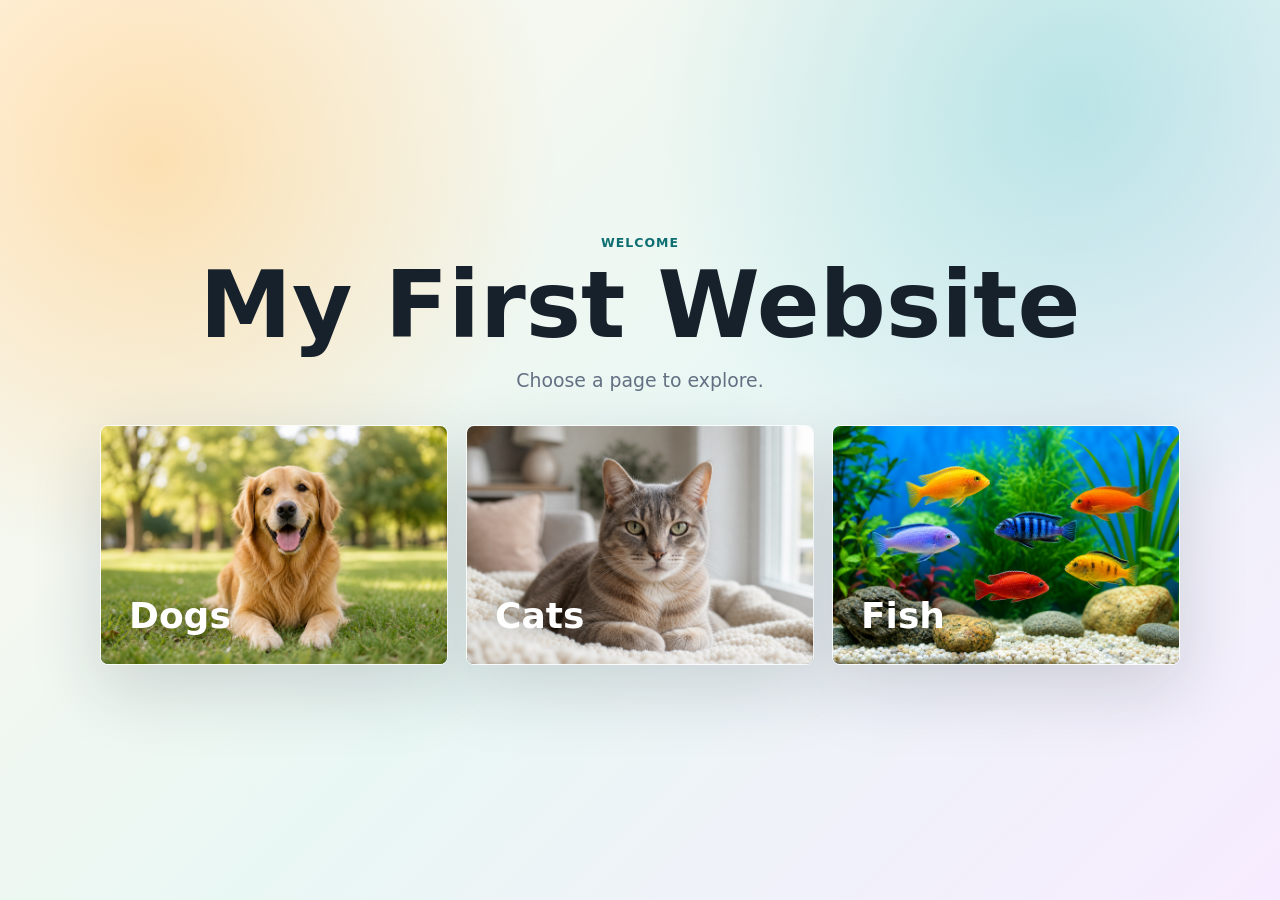
==== index.html @ d8082d19 "Add files via upload" ====
<!doctype html>
<html lang="en">
  <head>
    <meta charset="utf-8">
    <meta name="viewport" content="width=device-width, initial-scale=1">
    <title>My First Website</title>
    <link rel="stylesheet" href="styles.css">
  </head>
  <body>
    <main class="home-shell">
      <section class="hero" aria-labelledby="site-title">
        <p class="eyebrow">Welcome</p>
        <h1 id="site-title">My First Website</h1>
        <p class="intro">Choose a page to explore.</p>

        <nav class="button-grid" aria-label="Main pages">
          <a class="tile dogs" href="dogs.html">
            <img class="tile-photo" src="assets/dog.png" alt="">
            <span class="tile-title">Dogs</span>
          </a>
          <a class="tile cats" href="cats.html">
            <img class="tile-photo" src="assets/cat.png" alt="">
            <span class="tile-title">Cats</span>
          </a>
          <a class="tile fish" href="fish.html">
            <img class="tile-photo" src="assets/fish.png" alt="">
            <span class="tile-title">Fish</span>
          </a>
        </nav>
      </section>
    </main>
  </body>
</html>
---- styles.css ----
:root {
  color-scheme: light;
  --ink: #17212b;
  --muted: #637083;
  --paper: #fffdf9;
  --line: rgba(23, 33, 43, 0.12);
  --shadow: 0 24px 70px rgba(23, 33, 43, 0.16);
}

* {
  box-sizing: border-box;
}

body {
  min-height: 100vh;
  margin: 0;
  font-family: Inter, ui-sans-serif, system-ui, -apple-system, BlinkMacSystemFont, "Segoe UI", sans-serif;
  color: var(--ink);
  background:
    radial-gradient(circle at 12% 18%, rgba(255, 204, 128, 0.55), transparent 30%),
    radial-gradient(circle at 84% 12%, rgba(119, 201, 212, 0.42), transparent 32%),
    linear-gradient(135deg, #fff8ec 0%, #e9f7f4 52%, #f7ecff 100%);
}

a {
  color: inherit;
}

.home-shell,
.page-shell {
  width: min(1080px, calc(100% - 32px));
  min-height: 100vh;
  margin: 0 auto;
  display: grid;
  place-items: center;
  padding: 48px 0;
}

.hero {
  width: 100%;
  text-align: center;
}

.eyebrow {
  margin: 0 0 10px;
  color: #0d6f72;
  font-size: 0.78rem;
  font-weight: 800;
  letter-spacing: 0.08em;
  text-transform: uppercase;
}

h1 {
  margin: 0;
  font-size: clamp(2.5rem, 8vw, 5.8rem);
  line-height: 0.98;
}

.intro {
  margin: 18px auto 34px;
  max-width: 520px;
  color: var(--muted);
  font-size: 1.18rem;
}

.button-grid {
  display: grid;
  grid-template-columns: repeat(3, minmax(0, 1fr));
  gap: 18px;
}

.tile {
  min-height: 240px;
  padding: 28px;
  border: 1px solid rgba(255, 255, 255, 0.74);
  border-radius: 8px;
  display: grid;
  align-content: end;
  justify-items: start;
  overflow: hidden;
  position: relative;
  text-align: left;
  text-decoration: none;
  box-shadow: var(--shadow);
  transition: transform 180ms ease, box-shadow 180ms ease;
}

.tile::before {
  content: "";
  position: absolute;
  inset: 0;
  z-index: 1;
  background: linear-gradient(180deg, rgba(23, 33, 43, 0.08), rgba(23, 33, 43, 0.72));
}

.tile:hover,
.tile:focus-visible {
  transform: translateY(-5px);
  box-shadow: 0 30px 80px rgba(23, 33, 43, 0.22);
}

.tile:focus-visible,
.back-link:focus-visible,
.nav-links a:focus-visible,
.brand:focus-visible {
  outline: 3px solid rgba(13, 111, 114, 0.45);
  outline-offset: 4px;
}

.tile-photo,
.tile-title {
  position: relative;
  z-index: 2;
}

.tile-photo {
  position: absolute;
  inset: 0;
  width: 100%;
  height: 100%;
  object-fit: cover;
  transition: transform 220ms ease;
}

.tile:hover .tile-photo,
.tile:focus-visible .tile-photo {
  transform: scale(1.06);
}

.tile-title {
  color: white;
  font-size: 2.25rem;
  font-weight: 900;
  text-shadow: 0 2px 20px rgba(0, 0, 0, 0.36);
}

.topbar {
  width: min(1080px, calc(100% - 32px));
  margin: 0 auto;
  padding: 22px 0;
  display: flex;
  align-items: center;
  justify-content: space-between;
  gap: 16px;
}

.brand {
  font-weight: 900;
  text-decoration: none;
}

.nav-links {
  display: flex;
  gap: 8px;
  flex-wrap: wrap;
  justify-content: flex-end;
}

.nav-links a,
.back-link {
  border: 1px solid var(--line);
  border-radius: 8px;
  background: rgba(255, 255, 255, 0.68);
  color: var(--ink);
  font-weight: 800;
  text-decoration: none;
}

.nav-links a {
  padding: 10px 13px;
  font-size: 0.94rem;
}

.nav-links a[aria-current="page"] {
  background: var(--ink);
  color: white;
}

.animal-panel {
  width: min(980px, 100%);
  border: 1px solid rgba(255, 255, 255, 0.75);
  border-radius: 8px;
  background: rgba(255, 255, 255, 0.72);
  box-shadow: var(--shadow);
  display: grid;
  grid-template-columns: minmax(280px, 0.9fr) 1fr;
  gap: clamp(24px, 4vw, 44px);
  overflow: hidden;
}

.animal-panel h1 {
  font-size: clamp(3rem, 11vw, 6.5rem);
}

.animal-panel p:not(.eyebrow) {
  margin: 22px 0 30px;
  max-width: 560px;
  color: var(--muted);
  font-size: clamp(1.05rem, 2.6vw, 1.35rem);
  line-height: 1.7;
}

.back-link {
  display: inline-flex;
  padding: 13px 18px;
}

.animal-photo {
  width: 100%;
  height: 100%;
  min-height: 420px;
  object-fit: cover;
}

.animal-copy {
  padding: clamp(30px, 6vw, 64px) clamp(28px, 5vw, 58px) clamp(34px, 6vw, 64px) 0;
  align-self: center;
}

.dogs-panel {
  border-top: 8px solid #f96f5d;
}

.cats-panel {
  border-top: 8px solid #8f7bff;
}

.fish-panel {
  border-top: 8px solid #45c5d1;
}

@media (max-width: 760px) {
  .home-shell,
  .page-shell {
    width: min(100% - 24px, 560px);
    padding: 28px 0;
  }

  .button-grid {
    grid-template-columns: 1fr;
  }

  .tile {
    min-height: 150px;
  }

  .topbar {
    width: min(100% - 24px, 560px);
    align-items: flex-start;
    flex-direction: column;
  }

  .nav-links {
    justify-content: flex-start;
  }

  .animal-panel {
    grid-template-columns: 1fr;
  }

  .animal-photo {
    min-height: 240px;
    aspect-ratio: 16 / 10;
  }

  .animal-copy {
    padding: 0 24px 30px;
  }
}
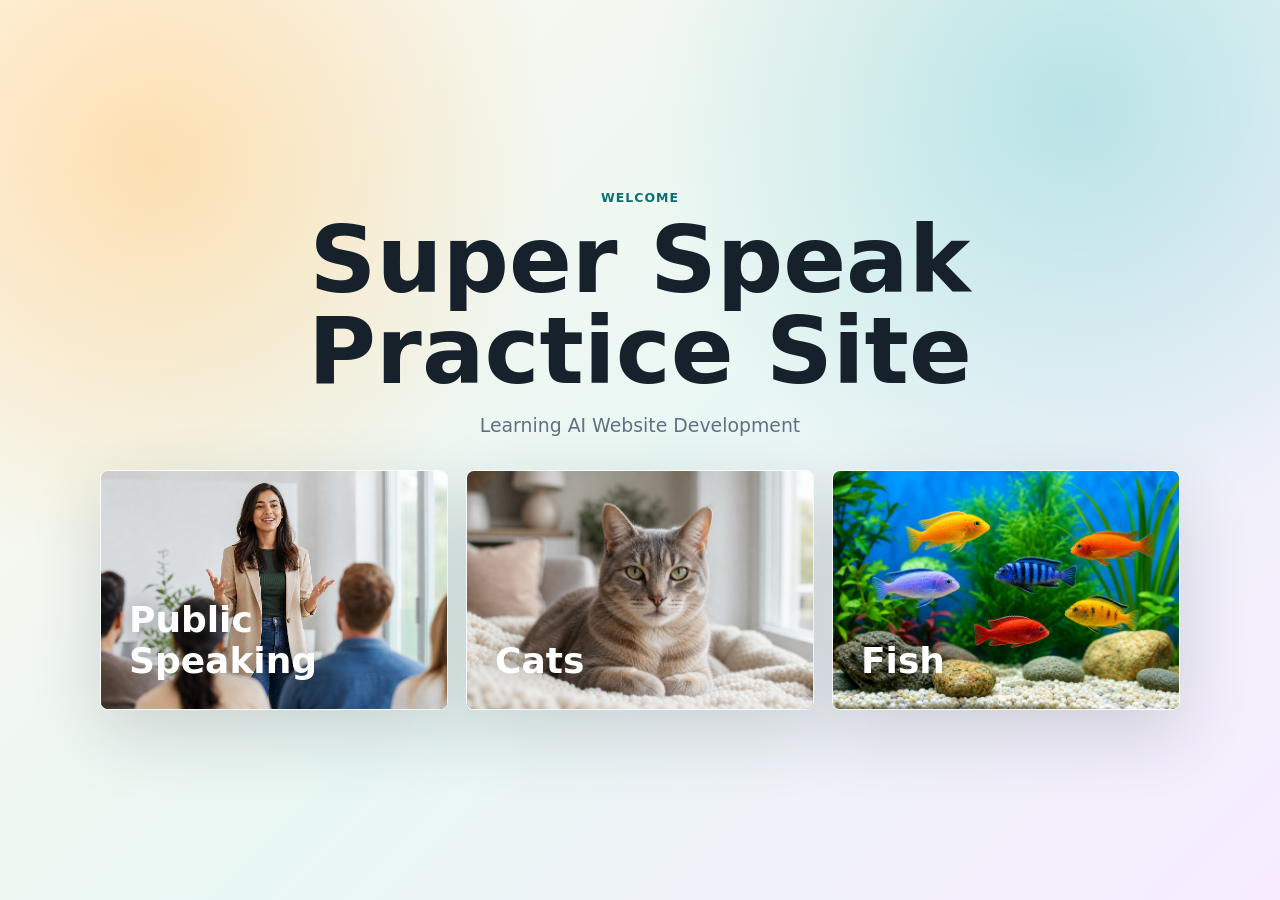
==== commit f13549ba: "Add files via upload" ====
--- a/index.html
+++ b/index.html
@@ -3,20 +3,20 @@
   <head>
     <meta charset="utf-8">
     <meta name="viewport" content="width=device-width, initial-scale=1">
-    <title>My First Website</title>
+    <title>Super Speak Practice Site</title>
     <link rel="stylesheet" href="styles.css">
   </head>
   <body>
     <main class="home-shell">
       <section class="hero" aria-labelledby="site-title">
         <p class="eyebrow">Welcome</p>
-        <h1 id="site-title">My First Website</h1>
-        <p class="intro">Choose a page to explore.</p>
+        <h1 id="site-title">Super Speak Practice Site</h1>
+        <p class="intro">Learning AI Website Development</p>
 
         <nav class="button-grid" aria-label="Main pages">
-          <a class="tile dogs" href="dogs.html">
-            <img class="tile-photo" src="assets/dog.png" alt="">
-            <span class="tile-title">Dogs</span>
+          <a class="tile speaking" href="dogs.html">
+            <img class="tile-photo" src="assets/public-speaking.png" alt="">
+            <span class="tile-title">Public Speaking</span>
           </a>
           <a class="tile cats" href="cats.html">
             <img class="tile-photo" src="assets/cat.png" alt="">
--- a/styles.css
+++ b/styles.css
@@ -129,7 +129,7 @@
 
 .tile-title {
   color: white;
-  font-size: 2.25rem;
+  font-size: clamp(1.9rem, 3vw, 2.25rem);
   font-weight: 900;
   text-shadow: 0 2px 20px rgba(0, 0, 0, 0.36);
 }
@@ -193,7 +193,7 @@
 }
 
 .animal-panel p:not(.eyebrow) {
-  margin: 22px 0 30px;
+  margin: 22px 0 24px;
   max-width: 560px;
   color: var(--muted);
   font-size: clamp(1.05rem, 2.6vw, 1.35rem);
@@ -217,7 +217,23 @@
   align-self: center;
 }
 
-.dogs-panel {
+.benefit-list {
+  display: grid;
+  gap: 10px;
+  margin: 0 0 30px;
+  padding: 0;
+  list-style: none;
+}
+
+.benefit-list li {
+  border: 1px solid var(--line);
+  border-radius: 8px;
+  background: rgba(255, 255, 255, 0.68);
+  padding: 12px 14px;
+  font-weight: 900;
+}
+
+.speaking-panel {
   border-top: 8px solid #f96f5d;
 }
 
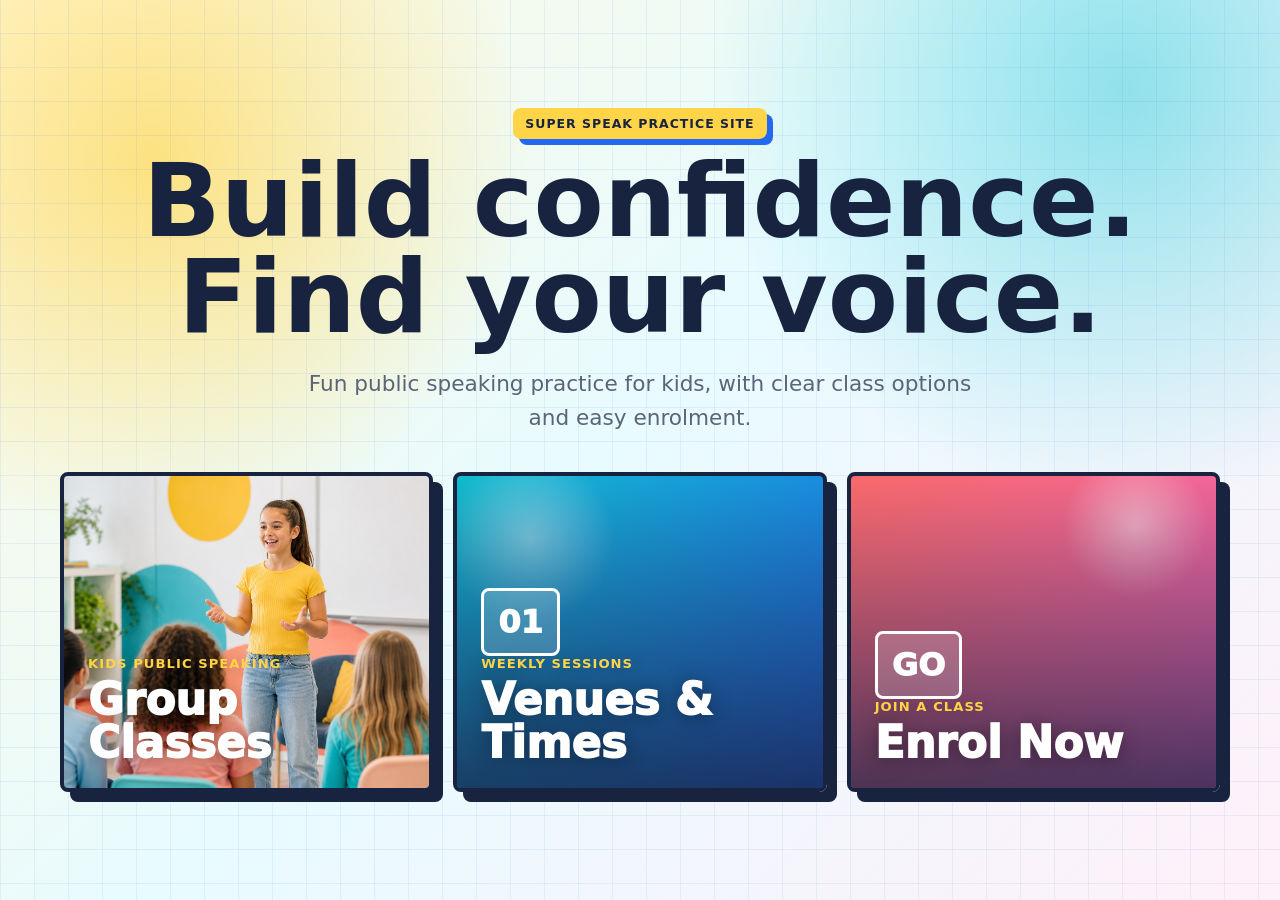
==== commit e45b257a: "Add files via upload" ====
--- a/index.html
+++ b/index.html
@@ -9,22 +9,25 @@
   <body>
     <main class="home-shell">
       <section class="hero" aria-labelledby="site-title">
-        <p class="eyebrow">Welcome</p>
-        <h1 id="site-title">Super Speak Practice Site</h1>
-        <p class="intro">Learning AI Website Development</p>
+        <p class="eyebrow">Super Speak Practice Site</p>
+        <h1 id="site-title">Build confidence. Find your voice.</h1>
+        <p class="intro">Fun public speaking practice for kids, with clear class options and easy enrolment.</p>
 
         <nav class="button-grid" aria-label="Main pages">
-          <a class="tile speaking" href="dogs.html">
-            <img class="tile-photo" src="assets/public-speaking.png" alt="">
-            <span class="tile-title">Public Speaking</span>
+          <a class="tile photo-tile" href="dogs.html">
+            <img class="tile-photo" src="assets/kids-public-speaking.png" alt="">
+            <span class="tile-kicker">Kids public speaking</span>
+            <span class="tile-title">Group Classes</span>
           </a>
-          <a class="tile cats" href="cats.html">
-            <img class="tile-photo" src="assets/cat.png" alt="">
-            <span class="tile-title">Cats</span>
+          <a class="tile venue-tile" href="cats.html">
+            <span class="tile-symbol" aria-hidden="true">01</span>
+            <span class="tile-kicker">Weekly sessions</span>
+            <span class="tile-title">Venues &amp; Times</span>
           </a>
-          <a class="tile fish" href="fish.html">
-            <img class="tile-photo" src="assets/fish.png" alt="">
-            <span class="tile-title">Fish</span>
+          <a class="tile enrol-tile" href="fish.html">
+            <span class="tile-symbol" aria-hidden="true">Go</span>
+            <span class="tile-kicker">Join a class</span>
+            <span class="tile-title">Enrol Now</span>
           </a>
         </nav>
       </section>
--- a/styles.css
+++ b/styles.css
@@ -1,10 +1,16 @@
 :root {
   color-scheme: light;
-  --ink: #17212b;
-  --muted: #637083;
-  --paper: #fffdf9;
-  --line: rgba(23, 33, 43, 0.12);
-  --shadow: 0 24px 70px rgba(23, 33, 43, 0.16);
+  --ink: #18233f;
+  --muted: #5c6478;
+  --blue: #2368f2;
+  --aqua: #11bfd0;
+  --yellow: #ffd447;
+  --coral: #ff6b6b;
+  --pink: #f065c2;
+  --green: #32c46f;
+  --paper: #fffdf7;
+  --line: rgba(24, 35, 63, 0.12);
+  --shadow: 0 22px 55px rgba(24, 35, 63, 0.16);
 }
 
 * {
@@ -14,12 +20,15 @@
 body {
   min-height: 100vh;
   margin: 0;
+  color: var(--ink);
   font-family: Inter, ui-sans-serif, system-ui, -apple-system, BlinkMacSystemFont, "Segoe UI", sans-serif;
-  color: var(--ink);
   background:
-    radial-gradient(circle at 12% 18%, rgba(255, 204, 128, 0.55), transparent 30%),
-    radial-gradient(circle at 84% 12%, rgba(119, 201, 212, 0.42), transparent 32%),
-    linear-gradient(135deg, #fff8ec 0%, #e9f7f4 52%, #f7ecff 100%);
+    linear-gradient(90deg, rgba(35, 104, 242, 0.08) 1px, transparent 1px),
+    linear-gradient(0deg, rgba(35, 104, 242, 0.08) 1px, transparent 1px),
+    radial-gradient(circle at 12% 18%, rgba(255, 212, 71, 0.64), transparent 28%),
+    radial-gradient(circle at 88% 10%, rgba(17, 191, 208, 0.42), transparent 30%),
+    linear-gradient(135deg, #fff9de 0%, #e8fbff 48%, #fff0f9 100%);
+  background-size: 34px 34px, 34px 34px, auto, auto, auto;
 }
 
 a {
@@ -28,12 +37,12 @@
 
 .home-shell,
 .page-shell {
-  width: min(1080px, calc(100% - 32px));
+  width: min(1160px, calc(100% - 32px));
   min-height: 100vh;
   margin: 0 auto;
   display: grid;
   place-items: center;
-  padding: 48px 0;
+  padding: 46px 0;
 }
 
 .hero {
@@ -42,37 +51,44 @@
 }
 
 .eyebrow {
-  margin: 0 0 10px;
-  color: #0d6f72;
+  display: inline-flex;
+  margin: 0 0 14px;
+  border-radius: 8px;
+  background: var(--yellow);
+  color: var(--ink);
+  padding: 8px 12px;
   font-size: 0.78rem;
-  font-weight: 800;
+  font-weight: 900;
   letter-spacing: 0.08em;
   text-transform: uppercase;
+  box-shadow: 6px 6px 0 var(--blue);
 }
 
 h1 {
   margin: 0;
-  font-size: clamp(2.5rem, 8vw, 5.8rem);
-  line-height: 0.98;
+  font-size: clamp(2.7rem, 8vw, 6.8rem);
+  line-height: 0.94;
+  letter-spacing: 0;
 }
 
 .intro {
-  margin: 18px auto 34px;
-  max-width: 520px;
+  margin: 22px auto 38px;
+  max-width: 680px;
   color: var(--muted);
-  font-size: 1.18rem;
+  font-size: clamp(1.08rem, 2.4vw, 1.35rem);
+  line-height: 1.55;
 }
 
 .button-grid {
   display: grid;
   grid-template-columns: repeat(3, minmax(0, 1fr));
-  gap: 18px;
+  gap: 20px;
 }
 
 .tile {
-  min-height: 240px;
-  padding: 28px;
-  border: 1px solid rgba(255, 255, 255, 0.74);
+  min-height: 320px;
+  padding: 24px;
+  border: 4px solid var(--ink);
   border-radius: 8px;
   display: grid;
   align-content: end;
@@ -81,7 +97,7 @@
   position: relative;
   text-align: left;
   text-decoration: none;
-  box-shadow: var(--shadow);
+  box-shadow: 10px 10px 0 var(--ink);
   transition: transform 180ms ease, box-shadow 180ms ease;
 }
 
@@ -90,25 +106,43 @@
   position: absolute;
   inset: 0;
   z-index: 1;
-  background: linear-gradient(180deg, rgba(23, 33, 43, 0.08), rgba(23, 33, 43, 0.72));
+  background: linear-gradient(180deg, rgba(24, 35, 63, 0.02), rgba(24, 35, 63, 0.76));
 }
 
 .tile:hover,
 .tile:focus-visible {
-  transform: translateY(-5px);
-  box-shadow: 0 30px 80px rgba(23, 33, 43, 0.22);
+  transform: translate(-3px, -3px);
+  box-shadow: 14px 14px 0 var(--ink);
 }
 
 .tile:focus-visible,
 .back-link:focus-visible,
 .nav-links a:focus-visible,
 .brand:focus-visible {
-  outline: 3px solid rgba(13, 111, 114, 0.45);
+  outline: 4px solid rgba(255, 212, 71, 0.85);
   outline-offset: 4px;
 }
 
+.photo-tile {
+  background: var(--blue);
+}
+
+.venue-tile {
+  background:
+    radial-gradient(circle at 20% 20%, rgba(255, 255, 255, 0.45), transparent 22%),
+    linear-gradient(135deg, var(--aqua), var(--blue));
+}
+
+.enrol-tile {
+  background:
+    radial-gradient(circle at 78% 16%, rgba(255, 255, 255, 0.5), transparent 19%),
+    linear-gradient(135deg, var(--coral), var(--pink));
+}
+
 .tile-photo,
-.tile-title {
+.tile-kicker,
+.tile-title,
+.tile-symbol {
   position: relative;
   z-index: 2;
 }
@@ -124,18 +158,43 @@
 
 .tile:hover .tile-photo,
 .tile:focus-visible .tile-photo {
-  transform: scale(1.06);
+  transform: scale(1.05);
+}
+
+.tile-symbol {
+  align-self: start;
+  border: 3px solid white;
+  border-radius: 8px;
+  background: rgba(255, 255, 255, 0.18);
+  color: white;
+  padding: 12px 14px;
+  font-size: 2rem;
+  font-weight: 1000;
+  text-transform: uppercase;
+  backdrop-filter: blur(4px);
+}
+
+.tile-kicker {
+  margin-bottom: 8px;
+  color: var(--yellow);
+  font-size: 0.82rem;
+  font-weight: 900;
+  letter-spacing: 0.08em;
+  text-transform: uppercase;
+  text-shadow: 0 2px 16px rgba(0, 0, 0, 0.34);
 }
 
 .tile-title {
+  max-width: 260px;
   color: white;
-  font-size: clamp(1.9rem, 3vw, 2.25rem);
-  font-weight: 900;
-  text-shadow: 0 2px 20px rgba(0, 0, 0, 0.36);
+  font-size: clamp(2rem, 3.4vw, 2.85rem);
+  font-weight: 1000;
+  line-height: 0.98;
+  text-shadow: 0 2px 20px rgba(0, 0, 0, 0.38);
 }
 
 .topbar {
-  width: min(1080px, calc(100% - 32px));
+  width: min(1160px, calc(100% - 32px));
   margin: 0 auto;
   padding: 22px 0;
   display: flex;
@@ -145,8 +204,13 @@
 }
 
 .brand {
-  font-weight: 900;
+  border-radius: 8px;
+  background: var(--yellow);
+  padding: 10px 13px;
+  color: var(--ink);
+  font-weight: 1000;
   text-decoration: none;
+  box-shadow: 5px 5px 0 var(--ink);
 }
 
 .nav-links {
@@ -158,12 +222,13 @@
 
 .nav-links a,
 .back-link {
-  border: 1px solid var(--line);
-  border-radius: 8px;
-  background: rgba(255, 255, 255, 0.68);
-  color: var(--ink);
-  font-weight: 800;
+  border: 2px solid var(--ink);
+  border-radius: 8px;
+  background: white;
+  color: var(--ink);
+  font-weight: 900;
   text-decoration: none;
+  box-shadow: 4px 4px 0 var(--ink);
 }
 
 .nav-links a {
@@ -172,53 +237,55 @@
 }
 
 .nav-links a[aria-current="page"] {
-  background: var(--ink);
+  background: var(--blue);
   color: white;
 }
 
-.animal-panel {
-  width: min(980px, 100%);
-  border: 1px solid rgba(255, 255, 255, 0.75);
-  border-radius: 8px;
-  background: rgba(255, 255, 255, 0.72);
-  box-shadow: var(--shadow);
-  display: grid;
-  grid-template-columns: minmax(280px, 0.9fr) 1fr;
+.feature-panel {
+  width: min(1040px, 100%);
+  border: 4px solid var(--ink);
+  border-radius: 8px;
+  background: var(--paper);
+  box-shadow: 12px 12px 0 var(--ink);
+  display: grid;
+  grid-template-columns: minmax(300px, 0.9fr) 1fr;
   gap: clamp(24px, 4vw, 44px);
   overflow: hidden;
 }
 
-.animal-panel h1 {
-  font-size: clamp(3rem, 11vw, 6.5rem);
-}
-
-.animal-panel p:not(.eyebrow) {
+.feature-panel h1 {
+  font-size: clamp(2.8rem, 7vw, 5.8rem);
+}
+
+.feature-panel p:not(.eyebrow) {
   margin: 22px 0 24px;
   max-width: 560px;
   color: var(--muted);
-  font-size: clamp(1.05rem, 2.6vw, 1.35rem);
+  font-size: clamp(1.05rem, 2.4vw, 1.28rem);
   line-height: 1.7;
+}
+
+.feature-photo {
+  width: 100%;
+  height: 100%;
+  min-height: 440px;
+  object-fit: cover;
+}
+
+.feature-copy {
+  padding: clamp(30px, 6vw, 64px) clamp(28px, 5vw, 58px) clamp(34px, 6vw, 64px) 0;
+  align-self: center;
 }
 
 .back-link {
   display: inline-flex;
   padding: 13px 18px;
-}
-
-.animal-photo {
-  width: 100%;
-  height: 100%;
-  min-height: 420px;
-  object-fit: cover;
-}
-
-.animal-copy {
-  padding: clamp(30px, 6vw, 64px) clamp(28px, 5vw, 58px) clamp(34px, 6vw, 64px) 0;
-  align-self: center;
+  background: var(--yellow);
 }
 
 .benefit-list {
   display: grid;
+  grid-template-columns: repeat(3, minmax(0, 1fr));
   gap: 10px;
   margin: 0 0 30px;
   padding: 0;
@@ -226,42 +293,81 @@
 }
 
 .benefit-list li {
-  border: 1px solid var(--line);
-  border-radius: 8px;
-  background: rgba(255, 255, 255, 0.68);
+  border: 2px solid var(--ink);
+  border-radius: 8px;
+  background: white;
   padding: 12px 14px;
-  font-weight: 900;
-}
-
-.speaking-panel {
-  border-top: 8px solid #f96f5d;
-}
-
-.cats-panel {
-  border-top: 8px solid #8f7bff;
-}
-
-.fish-panel {
-  border-top: 8px solid #45c5d1;
-}
-
-@media (max-width: 760px) {
+  font-weight: 1000;
+  box-shadow: 4px 4px 0 var(--ink);
+}
+
+.group-panel {
+  border-top-color: var(--coral);
+}
+
+.venue-panel,
+.enrol-panel {
+  grid-template-columns: 0.75fr 1fr;
+}
+
+.schedule-art,
+.enrol-art {
+  min-height: 440px;
+  padding: 34px;
+  display: grid;
+  align-content: center;
+  gap: 18px;
+}
+
+.schedule-art {
+  background: linear-gradient(135deg, var(--aqua), var(--blue));
+}
+
+.enrol-art {
+  grid-template-columns: repeat(3, 1fr);
+  background: linear-gradient(135deg, var(--coral), var(--pink));
+}
+
+.schedule-art span,
+.enrol-art span {
+  border: 4px solid var(--ink);
+  border-radius: 8px;
+  background: white;
+  padding: 18px;
+  color: var(--ink);
+  font-size: clamp(1.7rem, 4vw, 3rem);
+  font-weight: 1000;
+  text-align: center;
+  box-shadow: 8px 8px 0 var(--ink);
+}
+
+.enrol-art span {
+  aspect-ratio: 1;
+  display: grid;
+  place-items: center;
+  background: var(--yellow);
+}
+
+@media (max-width: 860px) {
   .home-shell,
   .page-shell {
-    width: min(100% - 24px, 560px);
+    width: min(100% - 24px, 600px);
     padding: 28px 0;
   }
 
-  .button-grid {
+  .button-grid,
+  .feature-panel,
+  .venue-panel,
+  .enrol-panel {
     grid-template-columns: 1fr;
   }
 
   .tile {
-    min-height: 150px;
+    min-height: 210px;
   }
 
   .topbar {
-    width: min(100% - 24px, 560px);
+    width: min(100% - 24px, 600px);
     align-items: flex-start;
     flex-direction: column;
   }
@@ -270,16 +376,18 @@
     justify-content: flex-start;
   }
 
-  .animal-panel {
-    grid-template-columns: 1fr;
-  }
-
-  .animal-photo {
+  .feature-photo,
+  .schedule-art,
+  .enrol-art {
     min-height: 240px;
     aspect-ratio: 16 / 10;
   }
 
-  .animal-copy {
+  .feature-copy {
     padding: 0 24px 30px;
   }
-}
+
+  .benefit-list {
+    grid-template-columns: 1fr;
+  }
+}
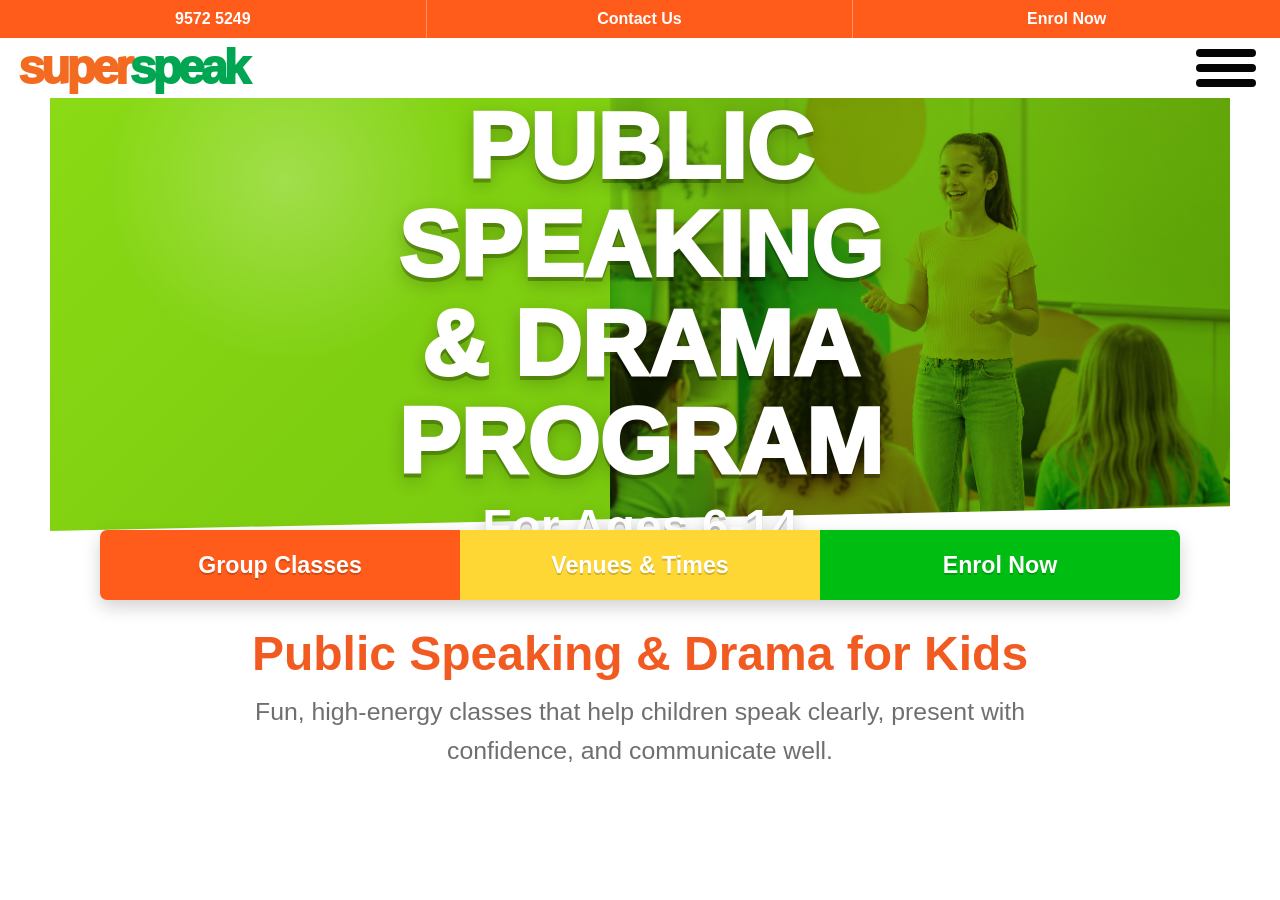
==== commit 241f321b: "Add files via upload" ====
--- a/index.html
+++ b/index.html
@@ -7,29 +7,40 @@
     <link rel="stylesheet" href="styles.css">
   </head>
   <body>
+    <header class="site-header">
+      <div class="utility-bar">
+        <a href="tel:0395725249">9572 5249</a>
+        <a href="mailto:info@superspeak.com.au">Contact Us</a>
+        <a href="enrol-now.html">Enrol Now</a>
+      </div>
+      <div class="logo-row">
+        <a class="logo" href="index.html" aria-label="Super Speak home"><span>super</span>speak</a>
+        <button class="menu-button" type="button" aria-label="Menu">
+          <span></span>
+          <span></span>
+          <span></span>
+        </button>
+      </div>
+    </header>
+
     <main class="home-shell">
       <section class="hero" aria-labelledby="site-title">
-        <p class="eyebrow">Super Speak Practice Site</p>
-        <h1 id="site-title">Build confidence. Find your voice.</h1>
-        <p class="intro">Fun public speaking practice for kids, with clear class options and easy enrolment.</p>
+        <img class="hero-photo" src="assets/kids-public-speaking.png" alt="Children practising public speaking in a group class">
+        <div class="hero-copy">
+          <h1 id="site-title">Public Speaking<br>&amp; Drama Program</h1>
+          <p class="intro">For Ages 6-14</p>
+        </div>
+      </section>
 
-        <nav class="button-grid" aria-label="Main pages">
-          <a class="tile photo-tile" href="dogs.html">
-            <img class="tile-photo" src="assets/kids-public-speaking.png" alt="">
-            <span class="tile-kicker">Kids public speaking</span>
-            <span class="tile-title">Group Classes</span>
-          </a>
-          <a class="tile venue-tile" href="cats.html">
-            <span class="tile-symbol" aria-hidden="true">01</span>
-            <span class="tile-kicker">Weekly sessions</span>
-            <span class="tile-title">Venues &amp; Times</span>
-          </a>
-          <a class="tile enrol-tile" href="fish.html">
-            <span class="tile-symbol" aria-hidden="true">Go</span>
-            <span class="tile-kicker">Join a class</span>
-            <span class="tile-title">Enrol Now</span>
-          </a>
-        </nav>
+      <nav class="button-grid" aria-label="Main pages">
+        <a class="cta orange" href="group-classes.html">Group Classes</a>
+        <a class="cta yellow" href="venues-times.html">Venues &amp; Times</a>
+        <a class="cta green" href="enrol-now.html">Enrol Now</a>
+      </nav>
+
+      <section class="intro-section" aria-labelledby="intro-title">
+        <h2 id="intro-title">Public Speaking &amp; Drama for Kids</h2>
+        <p>Fun, high-energy classes that help children speak clearly, present with confidence, and communicate well.</p>
       </section>
     </main>
   </body>
--- a/styles.css
+++ b/styles.css
@@ -1,16 +1,17 @@
 :root {
   color-scheme: light;
-  --ink: #18233f;
-  --muted: #5c6478;
-  --blue: #2368f2;
-  --aqua: #11bfd0;
-  --yellow: #ffd447;
-  --coral: #ff6b6b;
-  --pink: #f065c2;
-  --green: #32c46f;
-  --paper: #fffdf7;
-  --line: rgba(24, 35, 63, 0.12);
-  --shadow: 0 22px 55px rgba(24, 35, 63, 0.16);
+  --orange: #ff5b1a;
+  --orange-dark: #e94f14;
+  --yellow: #ffd735;
+  --green: #00bd12;
+  --hero-green: #79c90f;
+  --logo-orange: #f36b21;
+  --logo-green: #00a651;
+  --ink: #4f4f4f;
+  --heading: #f15b22;
+  --white: #ffffff;
+  --soft: #f8f8f8;
+  --shadow: rgba(0, 0, 0, 0.24);
 }
 
 * {
@@ -21,298 +22,304 @@
   min-height: 100vh;
   margin: 0;
   color: var(--ink);
-  font-family: Inter, ui-sans-serif, system-ui, -apple-system, BlinkMacSystemFont, "Segoe UI", sans-serif;
-  background:
-    linear-gradient(90deg, rgba(35, 104, 242, 0.08) 1px, transparent 1px),
-    linear-gradient(0deg, rgba(35, 104, 242, 0.08) 1px, transparent 1px),
-    radial-gradient(circle at 12% 18%, rgba(255, 212, 71, 0.64), transparent 28%),
-    radial-gradient(circle at 88% 10%, rgba(17, 191, 208, 0.42), transparent 30%),
-    linear-gradient(135deg, #fff9de 0%, #e8fbff 48%, #fff0f9 100%);
-  background-size: 34px 34px, 34px 34px, auto, auto, auto;
+  background: var(--white);
+  font-family: Arial, Helvetica, sans-serif;
 }
 
 a {
   color: inherit;
 }
 
-.home-shell,
-.page-shell {
-  width: min(1160px, calc(100% - 32px));
-  min-height: 100vh;
-  margin: 0 auto;
+.site-header {
+  background: var(--white);
+}
+
+.utility-bar {
+  display: grid;
+  grid-template-columns: repeat(3, 1fr);
+  background: var(--orange);
+}
+
+.utility-bar a {
+  min-height: 38px;
+  border-right: 1px solid rgba(255, 255, 255, 0.34);
   display: grid;
   place-items: center;
-  padding: 46px 0;
-}
-
-.hero {
-  width: 100%;
-  text-align: center;
-}
-
-.eyebrow {
-  display: inline-flex;
-  margin: 0 0 14px;
-  border-radius: 8px;
-  background: var(--yellow);
-  color: var(--ink);
-  padding: 8px 12px;
-  font-size: 0.78rem;
-  font-weight: 900;
-  letter-spacing: 0.08em;
-  text-transform: uppercase;
-  box-shadow: 6px 6px 0 var(--blue);
-}
-
-h1 {
-  margin: 0;
-  font-size: clamp(2.7rem, 8vw, 6.8rem);
-  line-height: 0.94;
-  letter-spacing: 0;
-}
-
-.intro {
-  margin: 22px auto 38px;
-  max-width: 680px;
-  color: var(--muted);
-  font-size: clamp(1.08rem, 2.4vw, 1.35rem);
-  line-height: 1.55;
-}
-
-.button-grid {
-  display: grid;
-  grid-template-columns: repeat(3, minmax(0, 1fr));
-  gap: 20px;
-}
-
-.tile {
-  min-height: 320px;
-  padding: 24px;
-  border: 4px solid var(--ink);
-  border-radius: 8px;
-  display: grid;
-  align-content: end;
-  justify-items: start;
-  overflow: hidden;
-  position: relative;
-  text-align: left;
+  color: var(--white);
+  font-size: 1rem;
+  font-weight: 800;
   text-decoration: none;
-  box-shadow: 10px 10px 0 var(--ink);
-  transition: transform 180ms ease, box-shadow 180ms ease;
-}
-
-.tile::before {
-  content: "";
-  position: absolute;
-  inset: 0;
-  z-index: 1;
-  background: linear-gradient(180deg, rgba(24, 35, 63, 0.02), rgba(24, 35, 63, 0.76));
-}
-
-.tile:hover,
-.tile:focus-visible {
-  transform: translate(-3px, -3px);
-  box-shadow: 14px 14px 0 var(--ink);
-}
-
-.tile:focus-visible,
-.back-link:focus-visible,
-.nav-links a:focus-visible,
-.brand:focus-visible {
-  outline: 4px solid rgba(255, 212, 71, 0.85);
-  outline-offset: 4px;
-}
-
-.photo-tile {
-  background: var(--blue);
-}
-
-.venue-tile {
-  background:
-    radial-gradient(circle at 20% 20%, rgba(255, 255, 255, 0.45), transparent 22%),
-    linear-gradient(135deg, var(--aqua), var(--blue));
-}
-
-.enrol-tile {
-  background:
-    radial-gradient(circle at 78% 16%, rgba(255, 255, 255, 0.5), transparent 19%),
-    linear-gradient(135deg, var(--coral), var(--pink));
-}
-
-.tile-photo,
-.tile-kicker,
-.tile-title,
-.tile-symbol {
-  position: relative;
-  z-index: 2;
-}
-
-.tile-photo {
-  position: absolute;
-  inset: 0;
-  width: 100%;
-  height: 100%;
-  object-fit: cover;
-  transition: transform 220ms ease;
-}
-
-.tile:hover .tile-photo,
-.tile:focus-visible .tile-photo {
-  transform: scale(1.05);
-}
-
-.tile-symbol {
-  align-self: start;
-  border: 3px solid white;
-  border-radius: 8px;
-  background: rgba(255, 255, 255, 0.18);
-  color: white;
-  padding: 12px 14px;
-  font-size: 2rem;
-  font-weight: 1000;
-  text-transform: uppercase;
-  backdrop-filter: blur(4px);
-}
-
-.tile-kicker {
-  margin-bottom: 8px;
-  color: var(--yellow);
-  font-size: 0.82rem;
-  font-weight: 900;
-  letter-spacing: 0.08em;
-  text-transform: uppercase;
-  text-shadow: 0 2px 16px rgba(0, 0, 0, 0.34);
-}
-
-.tile-title {
-  max-width: 260px;
-  color: white;
-  font-size: clamp(2rem, 3.4vw, 2.85rem);
-  font-weight: 1000;
-  line-height: 0.98;
-  text-shadow: 0 2px 20px rgba(0, 0, 0, 0.38);
-}
-
-.topbar {
-  width: min(1160px, calc(100% - 32px));
-  margin: 0 auto;
-  padding: 22px 0;
+}
+
+.utility-bar a:last-child {
+  border-right: 0;
+}
+
+.logo-row {
+  min-height: 56px;
+  padding: 6px 18px;
   display: flex;
   align-items: center;
   justify-content: space-between;
-  gap: 16px;
-}
-
-.brand {
+  background: var(--white);
+}
+
+.logo {
+  color: var(--logo-green);
+  font-size: clamp(2.3rem, 6vw, 3rem);
+  font-weight: 1000;
+  line-height: 1;
+  text-decoration: none;
+  letter-spacing: -0.08em;
+}
+
+.logo span {
+  color: var(--logo-orange);
+}
+
+.menu-button {
+  width: 72px;
+  height: 48px;
+  border: 0;
+  background: transparent;
+  display: grid;
+  gap: 7px;
+  align-content: center;
+  justify-items: stretch;
+  cursor: pointer;
+}
+
+.menu-button span {
+  height: 8px;
+  border-radius: 6px;
+  background: #050505;
+}
+
+.home-shell {
+  width: min(100%, 1180px);
+  margin: 0 auto;
+}
+
+.hero {
+  min-height: 430px;
+  position: relative;
+  overflow: hidden;
+  display: grid;
+  align-items: center;
+  background:
+    radial-gradient(circle at 20% 18%, rgba(255, 255, 255, 0.24), transparent 18%),
+    linear-gradient(135deg, #8ada15 0%, var(--hero-green) 58%, #5cae00 100%);
+}
+
+.hero::after {
+  content: "";
+  position: absolute;
+  inset: auto 0 0;
+  height: 56px;
+  background: var(--white);
+  clip-path: polygon(0 58%, 100% 14%, 100% 100%, 0 100%);
+  z-index: 2;
+}
+
+.hero-photo {
+  position: absolute;
+  right: 0;
+  bottom: 0;
+  width: min(58%, 620px);
+  height: 100%;
+  object-fit: cover;
+  object-position: center;
+  mix-blend-mode: multiply;
+  opacity: 0.92;
+}
+
+.hero-copy {
+  width: min(720px, calc(100% - 32px));
+  margin: 0 auto;
+  position: relative;
+  z-index: 3;
+  text-align: center;
+}
+
+h1 {
+  margin: 0;
+  color: var(--white);
+  font-size: clamp(2.9rem, 8vw, 5.8rem);
+  line-height: 1.06;
+  font-weight: 1000;
+  text-transform: uppercase;
+  text-shadow: 0 4px 0 rgba(0, 0, 0, 0.25), 0 6px 18px rgba(0, 0, 0, 0.22);
+}
+
+.intro {
+  margin: 8px 0 0;
+  color: var(--white);
+  font-size: clamp(1.8rem, 5vw, 3rem);
+  font-weight: 900;
+  text-shadow: 0 3px 0 rgba(0, 0, 0, 0.2), 0 4px 16px rgba(0, 0, 0, 0.18);
+}
+
+.button-grid {
+  width: min(100% - 32px, 1080px);
+  margin: -24px auto 0;
+  position: relative;
+  z-index: 4;
+  display: grid;
+  grid-template-columns: repeat(3, 1fr);
+  border-radius: 7px;
+  overflow: hidden;
+  box-shadow: 0 7px 18px rgba(0, 0, 0, 0.18);
+}
+
+.cta {
+  min-height: 70px;
+  padding: 18px 20px;
+  display: grid;
+  place-items: center;
+  color: var(--white);
+  font-size: clamp(1rem, 2.3vw, 1.45rem);
+  font-weight: 900;
+  text-align: center;
+  text-decoration: none;
+  text-shadow: 0 2px 0 rgba(0, 0, 0, 0.18);
+  transition: filter 160ms ease, transform 160ms ease;
+}
+
+.cta:hover,
+.cta:focus-visible {
+  filter: brightness(1.05);
+}
+
+.cta:focus-visible,
+.logo:focus-visible,
+.utility-bar a:focus-visible,
+.menu-button:focus-visible {
+  outline: 4px solid var(--yellow);
+  outline-offset: 3px;
+}
+
+.orange {
+  background: var(--orange);
+}
+
+.yellow {
+  background: var(--yellow);
+}
+
+.green {
+  background: var(--green);
+}
+
+.intro-section {
+  width: min(880px, calc(100% - 32px));
+  margin: 28px auto 56px;
+  text-align: center;
+}
+
+.intro-section h2 {
+  margin: 0 0 12px;
+  color: var(--heading);
+  font-size: clamp(2rem, 5vw, 3rem);
+  line-height: 1.1;
+}
+
+.intro-section p {
+  margin: 0;
+  color: #6f6f6f;
+  font-size: clamp(1.1rem, 3vw, 1.55rem);
+  line-height: 1.55;
+}
+
+.page-shell {
+  width: min(1080px, calc(100% - 32px));
+  min-height: calc(100vh - 94px);
+  margin: 0 auto;
+  display: grid;
+  place-items: center;
+  padding: 36px 0 58px;
+}
+
+.feature-panel {
+  width: 100%;
   border-radius: 8px;
-  background: var(--yellow);
-  padding: 10px 13px;
-  color: var(--ink);
-  font-weight: 1000;
-  text-decoration: none;
-  box-shadow: 5px 5px 0 var(--ink);
-}
-
-.nav-links {
-  display: flex;
-  gap: 8px;
-  flex-wrap: wrap;
-  justify-content: flex-end;
-}
-
-.nav-links a,
-.back-link {
-  border: 2px solid var(--ink);
-  border-radius: 8px;
-  background: white;
-  color: var(--ink);
-  font-weight: 900;
-  text-decoration: none;
-  box-shadow: 4px 4px 0 var(--ink);
-}
-
-.nav-links a {
-  padding: 10px 13px;
-  font-size: 0.94rem;
-}
-
-.nav-links a[aria-current="page"] {
-  background: var(--blue);
-  color: white;
-}
-
-.feature-panel {
-  width: min(1040px, 100%);
-  border: 4px solid var(--ink);
-  border-radius: 8px;
-  background: var(--paper);
-  box-shadow: 12px 12px 0 var(--ink);
-  display: grid;
-  grid-template-columns: minmax(300px, 0.9fr) 1fr;
-  gap: clamp(24px, 4vw, 44px);
   overflow: hidden;
-}
-
-.feature-panel h1 {
-  font-size: clamp(2.8rem, 7vw, 5.8rem);
-}
-
-.feature-panel p:not(.eyebrow) {
-  margin: 22px 0 24px;
-  max-width: 560px;
-  color: var(--muted);
-  font-size: clamp(1.05rem, 2.4vw, 1.28rem);
-  line-height: 1.7;
+  display: grid;
+  grid-template-columns: minmax(300px, 0.95fr) 1fr;
+  background: var(--white);
+  box-shadow: 0 12px 34px rgba(0, 0, 0, 0.16);
 }
 
 .feature-photo {
   width: 100%;
   height: 100%;
-  min-height: 440px;
+  min-height: 430px;
   object-fit: cover;
 }
 
 .feature-copy {
-  padding: clamp(30px, 6vw, 64px) clamp(28px, 5vw, 58px) clamp(34px, 6vw, 64px) 0;
+  padding: clamp(30px, 6vw, 62px);
   align-self: center;
 }
 
-.back-link {
-  display: inline-flex;
-  padding: 13px 18px;
-  background: var(--yellow);
+.eyebrow {
+  margin: 0 0 10px;
+  color: var(--green);
+  font-size: 1rem;
+  font-weight: 900;
+  text-transform: uppercase;
+}
+
+.feature-panel h1 {
+  margin: 0;
+  color: var(--heading);
+  font-size: clamp(2.25rem, 6vw, 4.2rem);
+  line-height: 1.04;
+  text-transform: none;
+  text-shadow: none;
+}
+
+.feature-panel p:not(.eyebrow) {
+  margin: 18px 0 24px;
+  color: #6c6c6c;
+  font-size: clamp(1.08rem, 2.4vw, 1.35rem);
+  line-height: 1.58;
 }
 
 .benefit-list {
   display: grid;
-  grid-template-columns: repeat(3, minmax(0, 1fr));
   gap: 10px;
-  margin: 0 0 30px;
+  margin: 0 0 26px;
   padding: 0;
   list-style: none;
 }
 
 .benefit-list li {
-  border: 2px solid var(--ink);
-  border-radius: 8px;
-  background: white;
-  padding: 12px 14px;
-  font-weight: 1000;
-  box-shadow: 4px 4px 0 var(--ink);
-}
-
-.group-panel {
-  border-top-color: var(--coral);
-}
-
-.venue-panel,
-.enrol-panel {
-  grid-template-columns: 0.75fr 1fr;
+  border-left: 8px solid var(--yellow);
+  border-radius: 6px;
+  background: var(--soft);
+  padding: 13px 16px;
+  color: #505050;
+  font-size: 1.05rem;
+  font-weight: 800;
+}
+
+.page-actions {
+  display: grid;
+  grid-template-columns: repeat(2, minmax(0, 1fr));
+  gap: 0;
+  border-radius: 7px;
+  overflow: hidden;
+}
+
+.cta.small {
+  min-height: 56px;
+  padding: 12px 16px;
+  font-size: 1rem;
 }
 
 .schedule-art,
 .enrol-art {
-  min-height: 440px;
+  min-height: 430px;
   padding: 34px;
   display: grid;
   align-content: center;
@@ -320,74 +327,75 @@
 }
 
 .schedule-art {
-  background: linear-gradient(135deg, var(--aqua), var(--blue));
+  background: var(--yellow);
 }
 
 .enrol-art {
   grid-template-columns: repeat(3, 1fr);
-  background: linear-gradient(135deg, var(--coral), var(--pink));
+  background: var(--green);
 }
 
 .schedule-art span,
 .enrol-art span {
-  border: 4px solid var(--ink);
   border-radius: 8px;
-  background: white;
+  background: var(--white);
   padding: 18px;
-  color: var(--ink);
-  font-size: clamp(1.7rem, 4vw, 3rem);
+  color: var(--orange);
+  font-size: clamp(1.65rem, 4vw, 3rem);
   font-weight: 1000;
   text-align: center;
-  box-shadow: 8px 8px 0 var(--ink);
+  box-shadow: 0 8px 0 rgba(0, 0, 0, 0.14);
 }
 
 .enrol-art span {
   aspect-ratio: 1;
   display: grid;
   place-items: center;
-  background: var(--yellow);
-}
-
-@media (max-width: 860px) {
-  .home-shell,
-  .page-shell {
-    width: min(100% - 24px, 600px);
-    padding: 28px 0;
+  color: var(--green);
+}
+
+@media (max-width: 760px) {
+  .utility-bar {
+    grid-template-columns: 1fr;
+  }
+
+  .utility-bar a {
+    min-height: 34px;
+    border-right: 0;
+    border-bottom: 1px solid rgba(255, 255, 255, 0.32);
+  }
+
+  .hero {
+    min-height: 420px;
+    align-items: start;
+    padding-top: 34px;
+  }
+
+  .hero-photo {
+    width: 100%;
+    height: 52%;
+    top: auto;
+    bottom: 0;
   }
 
   .button-grid,
   .feature-panel,
-  .venue-panel,
-  .enrol-panel {
+  .page-actions {
     grid-template-columns: 1fr;
   }
 
-  .tile {
-    min-height: 210px;
-  }
-
-  .topbar {
-    width: min(100% - 24px, 600px);
-    align-items: flex-start;
-    flex-direction: column;
-  }
-
-  .nav-links {
-    justify-content: flex-start;
+  .button-grid {
+    margin-top: -14px;
   }
 
   .feature-photo,
   .schedule-art,
   .enrol-art {
-    min-height: 240px;
+    min-height: 250px;
     aspect-ratio: 16 / 10;
   }
 
   .feature-copy {
-    padding: 0 24px 30px;
-  }
-
-  .benefit-list {
-    grid-template-columns: 1fr;
-  }
-}
+    padding: 28px 22px 34px;
+  }
+}
